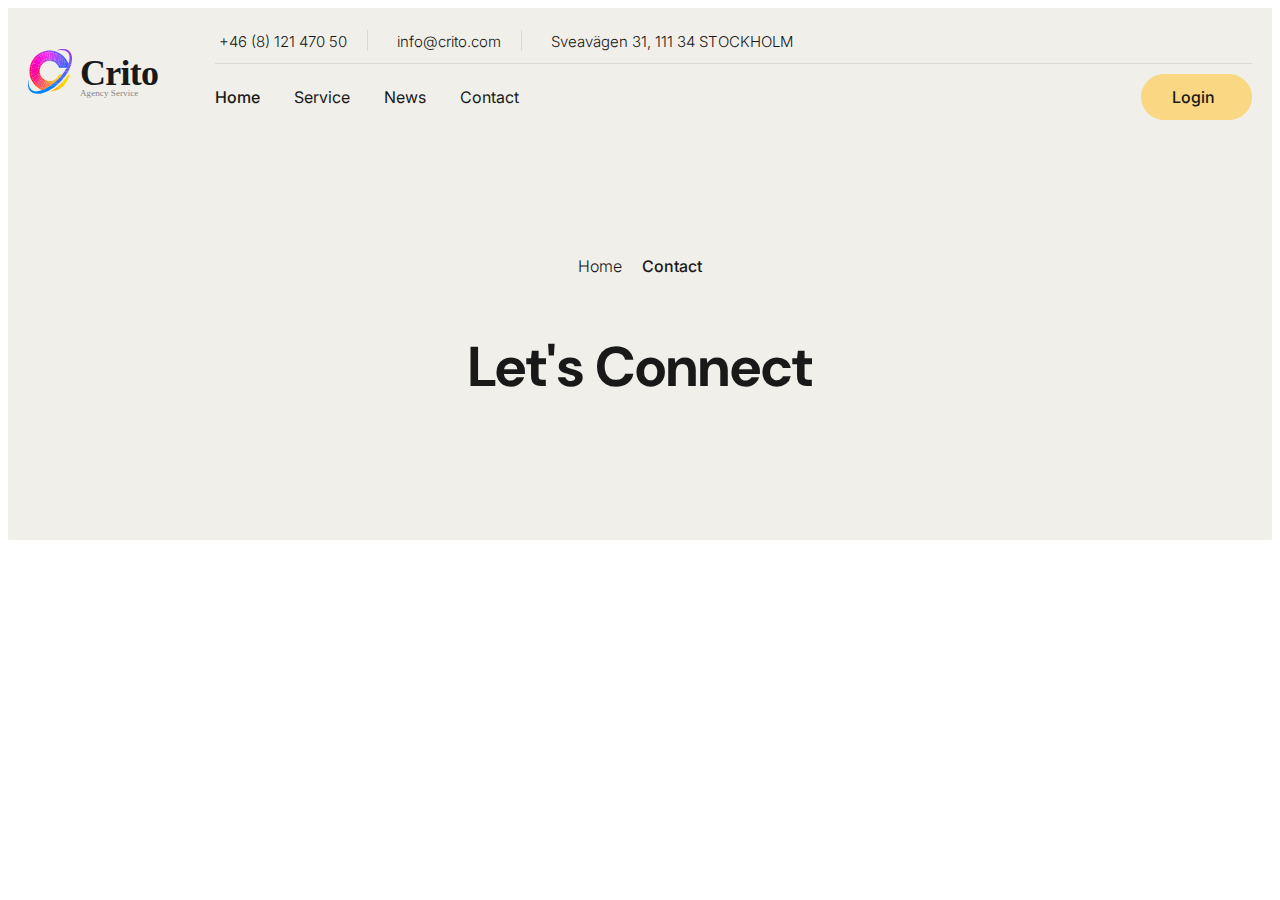
==== contact.html @ 94669340 "contact" ====
<!DOCTYPE html>
<html lang="sv-se">
<head>
    <meta charset="UTF-8">
    <title></title>
    <meta name="viewport" content="width=device-width, initial-scale=1.0">
    <link href="https://cdn.jsdelivr.net/npm/bootstrap@5.3.1/dist/css/bootstrap.min.css" rel="stylesheet" integrity="sha384-4bw+/aepP/YC94hEpVNVgiZdgIC5+VKNBQNGCHeKRQN+PtmoHDEXuppvnDJzQIu9" crossorigin="anonymous">
    <link rel="stylesheet" href="https://cdnjs.cloudflare.com/ajax/libs/font-awesome/6.4.2/css/all.min.css" integrity="sha512-z3gLpd7yknf1YoNbCzqRKc4qyor8gaKU1qmn+CShxbuBusANI9QpRohGBreCFkKxLhei6S9CQXFEbbKuqLg0DA==" crossorigin="anonymous" referrerpolicy="no-referrer" />
    <link rel="stylesheet" href="/css/style.css">
</head>
<body>


    <header>
        <div class="container">
            <a href="index.html"><img src="images/Logo.svg" alt="Crito logo"></a>
            <i class="bars fa-solid fa-bars"></i>
            <div class="topmenu">
                <div class="topinfo">
                        <div class="contactinfo">
                        <div class="cinfo-box">
                            <i class="fa-solid fa-phone-volume"></i>
                            +46 (8) 121 470 50
                        </div>
                        <div class="cinfo-box">
                            <i class="fa-regular fa-envelope"></i>
                            info@crito.com
                        </div>
                        <div class="cinfo-box last">
                            <i class="fa-solid fa-location-dot"></i>
                            Sveavägen 31, 111 34 STOCKHOLM
                    </div>
                </div>
                <div class="social-media">
                    <a href="#" target="_blank"><i class="fa-brands fa-facebook"></i></a>
                    <a href="#" target="_blank"><i class="fa-brands fa-twitter"></i></a>
                    <a href="#" target="_blank"><i class="fa-brands fa-instagram"></i></a>
                    <a href="#" target="_blank"><i class="fa-brands fa-linkedin"></i></a>
                    
                </div>
            </div>
            <div class="main-menu">
                <nav>
                    <a class="active" href="index.html">Home</a>
                    <a href="services.html">Service</a>
                    <a href="news.html">News</a>
                    <a href="contact.html">Contact</a>
                </nav>
                <a class="btn-yellow" href="login.html">Login <i class="fa-solid fa-arrow-right-long"></i></a>

            </div>
            </div>
        </div>



    </header>

    <main>
        <section class="contactscreen">
            <div class="container">
                <div class="center-content">
                    <p class="titlehome">Home</p>
                    <p class="titlecontact">Contact</p>
                </div>
                <div class="center-content">
                    <h1>Let's Connect</h1>
                </div>
            </div>
        </section>

    </main>

</body>
---- css/style.css ----
@import url("https://fonts.googleapis.com/css2?family=Inter:wght@300;400;500;700;900&display=swap");
@import url("https://fonts.googleapis.com/css2?family=DM+Sans:opsz,wght@9..40,300;9..40,400;9..40,500;9..40,600;9..40,700;9..40,900&display=swap");
html, body {
  color: #191919;
  font-size: 16px;
  font-family: "Inter", sans-serif;
  font-weight: 400;
}

.btn-yellow {
  background-color: #F9D783;
  border: 1px solid #F9D783;
  color: #191919;
  text-decoration: none;
  padding: 12px 30px;
  font-weight: 500;
  font-size: 16px;
  border-radius: 25px;
}
.btn-yellow i {
  margin-left: 6px;
  font-size: 0.9em;
}
.btn-yellow:hover {
  background-color: #ffcb52;
  border: 1px solid #ffcb52;
}

.btn-black {
  background-color: #191919;
  border: 1px solid #191919;
  color: #FFFFFF;
  text-decoration: none;
  padding: 12px 30px;
  font-weight: 500;
  font-size: 16px;
  border-radius: 25px;
}
.btn-black i {
  margin-left: 6px;
  font-size: 0.9em;
}
.btn-black:hover {
  background-color: #FFFFFF;
  border: 1px solid #191919;
  color: #191919;
}

.btn-transparent {
  background-color: transparent;
  border: 1px solid #191919;
  color: #191919;
  text-decoration: none;
  padding: 12px 30px;
  font-weight: 500;
  font-size: 16px;
  border-radius: 25px;
}
.btn-transparent i {
  margin-left: 6px;
  font-size: 0.9em;
}
.btn-transparent:hover {
  background-color: #191919;
  border: 1px solid #191919;
  color: #F0EFE9;
}

.section-title {
  padding-top: 70px;
  padding-bottom: 40px;
}
@media (min-width: 768px) {
  .section-title {
    padding-top: 120px;
    padding-bottom: 90px;
  }
}
.section-title p {
  color: #F94D1C;
  margin-bottom: 10px;
}
.section-title h2 {
  color: #191919;
  font-family: "DM Sans", sans-serif;
  font-weight: 700;
  font-size: 45px;
}

.center-content {
  display: flex;
  justify-content: center;
  align-items: center;
}

header {
  background-color: #F0EFE9;
  padding: 20px;
}
header .container {
  display: flex;
  gap: 50px;
  align-items: center;
  justify-content: space-between;
}
header .container .bars {
  font-size: 25px;
}
@media (min-width: 992px) {
  header .container .bars {
    display: none;
  }
}
header .container .topmenu {
  display: none;
  flex: 1;
}
@media (min-width: 992px) {
  header .container .topmenu {
    display: block;
  }
  header .container .topmenu .topinfo {
    display: flex;
    justify-content: flex-end;
    align-items: center;
    padding-bottom: 10px;
    border-bottom: 1px solid #DAD9D3;
  }
}
@media (min-width: 992px) and (min-width: 1200px) {
  header .container .topmenu .topinfo {
    justify-content: space-between;
  }
}
@media (min-width: 992px) {
  header .container .topmenu .topinfo .contactinfo {
    display: none;
    align-items: center;
  }
}
@media (min-width: 992px) and (min-width: 1200px) {
  header .container .topmenu .topinfo .contactinfo {
    display: flex;
  }
}
@media (min-width: 992px) {
  header .container .topmenu .topinfo .contactinfo .cinfo-box {
    padding-right: 20px;
    margin-right: 25px;
    border-right: 1px solid #DAD9D3;
    font-size: 15px;
    font-family: "Inter", sans-serif;
    font-weight: 300;
  }
  header .container .topmenu .topinfo .contactinfo .cinfo-box i {
    margin-right: 4px;
    font-size: 1.2em;
  }
  header .container .topmenu .topinfo .contactinfo .cinfo-box.last {
    border: none;
  }
  header .container .topmenu .topinfo .social-media a {
    color: #191919;
    font-size: 1.3rem;
    margin-left: 10px;
  }
  header .container .topmenu .topinfo .social-media a:hover {
    color: #7c7c7c;
  }
  header .container .topmenu .main-menu {
    display: flex;
    justify-content: space-between;
    align-items: center;
    padding-top: 10px;
  }
  header .container .topmenu .main-menu nav a {
    color: #191919;
    text-decoration: none;
    margin-right: 30px;
  }
  header .container .topmenu .main-menu nav a.active {
    font-weight: 500;
  }
  header .container .topmenu .main-menu nav a:hover {
    text-decoration: underline;
  }
}

.showcase {
  background-color: #F0EFE9;
  position: relative;
  z-index: 0;
}
.showcase .background-lines-1 {
  position: absolute;
  bottom: 0;
  left: 0;
  z-index: -1;
}
.showcase .container {
  display: flex;
  justify-content: space-between;
  align-items: center;
}
.showcase .container .content {
  padding-top: 40px;
  padding-bottom: 40px;
  text-align: center;
}
@media (min-width: 1200px) {
  .showcase .container .content {
    text-align: left;
  }
}
.showcase .container .content h1 {
  font-family: "DM Sans", sans-serif;
  font-weight: 700;
  font-size: 40px;
}
@media (min-width: 768px) {
  .showcase .container .content h1 {
    font-size: 70px;
  }
}
@media (min-width: 1400px) {
  .showcase .container .content h1 {
    font-size: 86px;
  }
}
.showcase .container .content p {
  font-size: 18px;
  padding-top: 20px;
  padding-bottom: 35px;
  padding-left: 10px;
  padding-right: 10px;
}
@media (min-width: 768px) {
  .showcase .container .content p {
    font-size: 20px;
    padding-left: 0px;
    padding-right: 0px;
  }
}
.showcase .container .content a {
  margin-right: 0px;
  padding-top: 15px;
  padding-bottom: 15px;
  display: block;
  margin-bottom: 10px;
}
@media (min-width: 768px) {
  .showcase .container .content a {
    margin-right: 10px;
    display: inline-block;
  }
}
.showcase .container img {
  display: none;
  margin-right: -50px;
}
@media (min-width: 1200px) {
  .showcase .container img {
    display: block;
  }
}

.companylogos {
  align-items: center;
}
.companylogos .container {
  display: none;
  justify-content: space-between;
}
@media (min-width: 768px) {
  .companylogos .container {
    padding-top: 36px;
    padding-bottom: 36px;
    display: block;
  }
}
@media (min-width: 1200px) {
  .companylogos .container {
    padding-top: 72px;
    padding-bottom: 72px;
    display: flex;
  }
}

.features .container {
  border: 1px solid #DAD9D3;
  padding: 20px;
  padding-top: 40px;
}
@media (min-width: 1200px) {
  .features .container {
    padding: 100px;
  }
}
.features .container .feature-grid {
  display: grid;
  grid-template-columns: 1fr 1fr;
  gap: 50px;
  grid-template-areas: "text text" "text text";
}
@media (min-width: 1200px) {
  .features .container .feature-grid {
    grid-template-columns: 1fr 1fr 1fr 1fr;
  }
}
.features .container .feature-grid .section-title {
  grid-area: text;
  padding-top: 0px;
  padding-right: 0px;
  text-align: center;
  justify-content: center;
}
.features .container .feature-grid .section-title h2 {
  font-size: 34px;
}
@media (min-width: 1200px) {
  .features .container .feature-grid .section-title {
    text-align: left;
    padding-right: 80px;
  }
  .features .container .feature-grid .section-title h2 {
    font-size: 45px;
  }
}
.features .container .feature-grid .section-title div {
  display: flex;
  margin-top: 40px;
  justify-content: center;
}
.features .container .feature-grid .section-title div .btn-yellow {
  padding: 12px 40px;
}
@media (min-width: 1200px) {
  .features .container .feature-grid .section-title div .btn-yellow {
    padding: 12px 120px;
  }
}
.features .container .feature-grid article i {
  font-size: 30px;
  margin-bottom: 15px;
}

.about-company {
  position: relative;
  z-index: 0;
}
.about-company .container {
  margin-top: 120px;
  display: block;
}
.about-company .container .background-lines-2 {
  display: none;
  position: absolute;
  z-index: 2;
  top: 35px;
  left: auto;
}
@media (min-width: 768px) {
  .about-company .container .background-lines-2 {
    display: block;
  }
}
@media (min-width: 1920px) {
  .about-company .container .background-lines-2 {
    left: 325px;
  }
}
@media (min-width: 1200px) {
  .about-company .container {
    display: flex;
  }
}
.about-company .container .about .about-image {
  display: none;
  margin-left: 55px;
  z-index: 1;
}
@media (min-width: 768px) {
  .about-company .container .about .about-image {
    display: block;
  }
}
.about-company .container .about .blue-card {
  display: none;
  background-color: #BEEBFF;
  width: 368px;
  height: 180px;
  padding: 38px 24px;
  position: absolute;
  z-index: 3;
  bottom: 40px;
}
@media (min-width: 1200px) {
  .about-company .container .about .blue-card {
    display: block;
  }
}
.about-company .container .about .blue-card .name-text {
  display: inline;
  color: #191919;
  font-family: "DM Sans", sans-serif;
  font-weight: 700;
  font-size: 20px;
}
.about-company .container .about .blue-card .red-text {
  display: inline;
  color: #F94D1C;
  font-family: "DM Sans", sans-serif;
  font-weight: 700;
  font-size: 16px;
}
.about-company .container .about .blue-card p {
  margin-top: 20px;
}
.about-company .container .about-information {
  padding-left: 0px;
  padding-top: 25px;
}
@media (min-width: 1200px) {
  .about-company .container .about-information {
    padding-left: 190px;
    padding-top: 0px;
  }
}
.about-company .container .about-information .section-title {
  padding-top: 0px;
}
.about-company .container .about-information .info-text {
  padding-top: 20px;
  padding-right: 0px;
  color: #5e5e5e;
}
.about-company .container .about-information .buttonsparent div {
  padding-top: 50px;
  display: flex;
  align-items: center;
}
.about-company .container .about-information .buttonsparent div .btn-transparent {
  padding: 12px 17px;
  font-size: 16px;
  margin-left: 24px;
}
.about-company .container .about-information .buttonsparent div .btn-transparent i {
  margin-left: 3px;
}
.about-company .container .about-information .buttonsparent div p {
  margin-left: 16px;
  margin-top: 16px;
  font-weight: 500;
  font-family: "Inter", sans-serif;
}

.our-services {
  background-color: #F0EFE9;
  margin-top: 120px;
  padding-bottom: 215px;
  position: relative;
}
.our-services .background-lines-4 {
  position: absolute;
  bottom: 0;
  right: 0;
}
.our-services .container .section-title {
  width: 560px;
}
.our-services .container .section-title h2 {
  width: 300px;
}
@media (min-width: 768px) {
  .our-services .container .section-title h2 {
    width: auto;
  }
}
.our-services .container .services {
  display: block;
  gap: 30px;
}
@media (min-width: 1200px) {
  .our-services .container .services {
    display: flex;
  }
}
.our-services .container .services div {
  background-color: #FFFFFF;
  padding: 20px 30px;
  padding-right: 15px;
  margin-bottom: 30px;
}
.our-services .container .services div:hover {
  background-color: #F9D783;
}
.our-services .container .services div .topborder {
  border-bottom: 2px solid #191919;
  width: 40px;
  background-color: transparent;
}
.our-services .container .services div h3 {
  font-family: "DM Sans", sans-serif;
  font-size: 22px;
  font-weight: 700;
  margin-bottom: 16px;
  margin-top: 40px;
}
.our-services .container .services div p {
  margin-bottom: 26px;
}
.our-services .container .services div .circlebutton {
  display: flex;
  justify-content: right;
  background-color: transparent;
}
.our-services .container .services div .circlebutton .btn-black {
  padding: 14px 20px;
  font-size: 18px;
  border-radius: 50px;
  justify-content: right;
}
.our-services .container .services div .circlebutton .btn-black i {
  margin-left: 0px;
}
.our-services .container .browse-services {
  display: flex;
  justify-content: center;
  margin-top: 20px;
}

.why-choose-us {
  position: relative;
  z-index: 1;
}
.why-choose-us .backgroundblock {
  display: none;
  position: absolute;
  background-color: #F0EFE9;
  width: 1057px;
  height: 425px;
  z-index: -1;
  right: 0;
  top: 265px;
}
@media (min-width: 1200px) {
  .why-choose-us .backgroundblock {
    display: block;
  }
}
.why-choose-us .container .titleparent {
  display: flex;
  justify-content: space-between;
}
.why-choose-us .container .titleparent .section-title {
  width: 400px;
  padding-bottom: 40px;
}
.why-choose-us .container .sectionparent {
  display: flex;
  justify-content: space-between;
}
.why-choose-us .container .sectionparent .choose-us div {
  display: flex;
}
.why-choose-us .container .sectionparent .choose-us div h3 {
  font-family: "DM Sans", sans-serif;
  font-size: 22px;
  font-weight: 700;
}
.why-choose-us .container .sectionparent .choose-us div i {
  padding: 7px;
  margin-right: 20px;
  font-size: 30px;
  border: 2px solid #e7e7e7;
  border-radius: 50px;
}
.why-choose-us .container .sectionparent .choose-us p {
  margin-left: 70px;
  padding-bottom: 40px;
}
.why-choose-us .container .sectionparent .choose-us-img {
  display: none;
  margin-top: -278px;
}
@media (min-width: 1200px) {
  .why-choose-us .container .sectionparent .choose-us-img {
    display: block;
  }
}

.project-and-case .container .section-title {
  text-align: center;
}
.project-and-case .container .project-and-cases {
  display: grid;
  grid-template-columns: 1fr;
  gap: 30px;
}
@media (min-width: 768px) {
  .project-and-case .container .project-and-cases {
    grid-template-columns: 1fr 1fr;
  }
}
.project-and-case .container .project-and-cases article {
  display: grid;
  grid-template-columns: 1fr;
  grid-template-rows: auto 1fr auto;
}
.project-and-case .container .project-and-cases article img {
  width: 100%;
}
.project-and-case .container .project-and-cases article h3 {
  font-family: "DM Sans", sans-serif;
  font-weight: 700;
  font-size: 22px;
  padding-top: 35px;
  padding-bottom: 16px;
  border-bottom: 1px solid #DAD9D3;
}
.project-and-case .container .project-and-cases article a {
  padding: 15px;
  display: block;
  text-align: right;
  color: #191919;
  font-size: 14px;
  font-weight: 500;
  text-decoration: none;
}
.project-and-case .container .project-and-cases article a i {
  margin-left: 3px;
}
.project-and-case .container .project-and-cases article a:hover {
  text-decoration: underline;
}
.project-and-case .container .center-content {
  margin-top: 50px;
  margin-bottom: 90px;
}

.meet-our-team {
  background-color: #F0D082;
  padding-bottom: 120px;
}
.meet-our-team .container .meet-team .section-title .teambutton {
  display: block;
  justify-content: space-between;
  align-items: center;
}
@media (min-width: 1000px) {
  .meet-our-team .container .meet-team .section-title .teambutton {
    display: flex;
  }
}
.meet-our-team .container .meet-team .section-title .teambutton .btn-yellow {
  border: 1px solid black;
}
.meet-our-team .container .meet-team .teampictures {
  display: inline-block;
  gap: 30px;
}
@media (min-width: 1000px) {
  .meet-our-team .container .meet-team .teampictures {
    display: flex;
  }
}
.meet-our-team .container .meet-team .teampictures div img {
  width: 100%;
}
.meet-our-team .container .meet-team .teampictures div h3 {
  margin-top: 20px;
  font-family: "DM Sans", sans-serif;
  font-weight: 700;
  font-size: 22px;
}
.meet-our-team .container .meet-team .teampictures div p {
  font-weight: 500;
}
.meet-our-team .container .meet-team .team-select {
  display: flex;
  justify-content: center;
  gap: 16px;
  margin-top: 50px;
  padding-bottom: 70px;
  color: #c3ab70;
}
.meet-our-team .container .client-testimony {
  background-color: #FFFFFF;
}
.meet-our-team .container .client-testimony .section-title {
  display: flex;
  justify-content: center;
  align-items: center;
  text-align: center;
}
.meet-our-team .container .client-testimony .client-reviews {
  display: block;
  gap: 100px;
  margin-left: 50px;
  margin-right: 50px;
}
@media (min-width: 1000px) {
  .meet-our-team .container .client-testimony .client-reviews {
    display: flex;
  }
}
.meet-our-team .container .client-testimony .client-reviews .review {
  margin-bottom: 20px;
}
.meet-our-team .container .client-testimony .client-reviews .review i {
  color: #F94D1C;
  margin-bottom: 20px;
}
.meet-our-team .container .client-testimony .client-reviews .review p {
  margin-bottom: 25px;
}
.meet-our-team .container .client-testimony .client-reviews .review .review-name {
  display: flex;
}
.meet-our-team .container .client-testimony .client-reviews .review .review-name img {
  margin-right: 10px;
}
.meet-our-team .container .client-testimony .client-reviews .review .review-name h3 {
  font-family: "DM Sans", sans-serif;
  font-weight: 700;
  font-size: 22px;
}
.meet-our-team .container .client-testimony .client-reviews .review .review-name p {
  color: #F94D1C;
}
.meet-our-team .container .client-testimony .reviewbutton {
  display: flex;
  justify-content: center;
  padding-top: 80px;
  padding-bottom: 100px;
}

.article-and-news .container .news-grid .section-title {
  padding-bottom: 35px;
  display: grid;
  grid-template-areas: "sectiontitletop sectiontitletop sectiontitletop" "sectiontitle sectiontitle articlebutton" "mobilearticlebutton mobilearticlebutton mobilearticlebutton";
  align-items: center;
}
.article-and-news .container .news-grid .section-title p {
  grid-area: sectiontitletop;
}
.article-and-news .container .news-grid .news-button {
  grid-area: mobilearticlebutton;
  padding-top: 15px;
}
@media (min-width: 1200px) {
  .article-and-news .container .news-grid .news-button {
    grid-area: articlebutton;
    display: flex;
    justify-content: right;
    margin-right: -20px;
  }
}
.article-and-news .container .news-grid .news-button .btn-transparent {
  padding: 18px;
  padding-right: 30px;
  padding-left: 30px;
}
@media (min-width: 1200px) {
  .article-and-news .container .article-news {
    display: grid;
    grid-template-columns: 1fr 1fr 1fr;
    grid-template-rows: auto 1fr auto;
    gap: 30px;
  }
}
.article-and-news .container .article-news img {
  width: 100%;
}
@media (min-width: 768px) {
  .article-and-news .container .article-news img {
    width: 75%;
  }
}
@media (min-width: 1200px) {
  .article-and-news .container .article-news img {
    width: 100%;
  }
}
.article-and-news .container .article-news article {
  padding-top: 10px;
  padding-bottom: 30px;
}
.article-and-news .container .article-news article p {
  padding-top: 12px;
}
.article-and-news .container .article-news article a {
  text-decoration: none;
  color: #191919;
}
.article-and-news .container .article-news article h3 {
  font-weight: 700;
  font-size: 22px;
}
.article-and-news .container .article-news article h3:hover {
  text-decoration: underline;
}
.article-and-news .articles-select {
  display: flex;
  justify-content: center;
  gap: 20px;
  padding-bottom: 100px;
  color: #DAD9D3;
}

.news-updates-signup {
  background-color: #F0EFE9;
  padding-top: 105px;
  padding-bottom: 105px;
  position: relative;
  z-index: 0;
}
.news-updates-signup .background-lines-3 {
  position: absolute;
  bottom: 50px;
  right: 0;
  z-index: -1;
}
@media (min-width: 1200px) {
  .news-updates-signup .container .news-updates {
    display: flex;
    justify-content: center;
    align-items: center;
    text-align: center;
  }
}
.news-updates-signup .container .news-updates h2 {
  color: #191919;
  font-family: "DM Sans", sans-serif;
  font-weight: 700;
  font-size: 30px;
  margin-right: auto;
}
@media (min-width: 768px) {
  .news-updates-signup .container .news-updates h2 {
    font-size: 45px;
  }
}
.news-updates-signup .container .news-updates form input {
  padding: 12px 30px;
  border-radius: 25px;
  border: none;
  margin-bottom: 30px;
}
@media (min-width: 768px) {
  .news-updates-signup .container .news-updates form input {
    margin-bottom: 0px;
  }
}
.news-updates-signup .container .news-updates form input .btn-yellow {
  padding: 12px 30px;
  border: none;
}

footer {
  background-color: #0E1021;
  color: #F0EFE9;
  padding-top: 115px;
  position: relative;
  z-index: 0;
}
footer .background-lines-5 {
  display: none;
  position: absolute;
  z-index: 1;
  bottom: 61px;
  right: 0;
}
@media (min-width: 768px) {
  footer .background-lines-5 {
    display: block;
  }
}
footer .container .footerinfo {
  display: block;
  justify-content: space-between;
  padding-bottom: 75px;
  gap: 20px;
}
@media (min-width: 768px) {
  footer .container .footerinfo {
    display: flex;
  }
}
footer .container .footerinfo .critofooter {
  margin-right: 100px;
  width: 350px;
}
footer .container .footerinfo .critofooter p {
  margin-top: 25px;
}
footer .container .footerinfo div {
  width: 170px;
}
footer .container .footerinfo div h3 {
  font-family: "DM Sans", sans-serif;
  font-weight: 700;
  padding-bottom: 16px;
  font-size: 22px;
}
footer .container .footerinfo div a {
  text-decoration: none;
  color: #F0EFE9;
}
footer .container .footerinfo div a:hover {
  text-decoration: underline;
}
footer .container .footerbottom {
  display: flex;
  justify-content: space-between;
  margin-top: 20px;
}
footer .container .footerbottom .social-media a {
  padding-left: 20px;
  color: #F0EFE9;
}
footer .container .footerbottom .social-media a:hover {
  color: #7c7c7c;
}
footer .footerborder {
  border-top: 1px solid #3e404d;
}

.contactscreen {
  background-color: #F0EFE9;
  padding: 100px;
}
.contactscreen .container div {
  display: flex;
}
.contactscreen .container div .titlehome {
  margin-right: 20px;
  font-weight: 300;
}
.contactscreen .container div .titlecontact {
  font-weight: 500;
}
.contactscreen .container div h1 {
  font-size: 56px;
  font-family: "DM Sans", sans-serif;
  font-weight: 700;
}
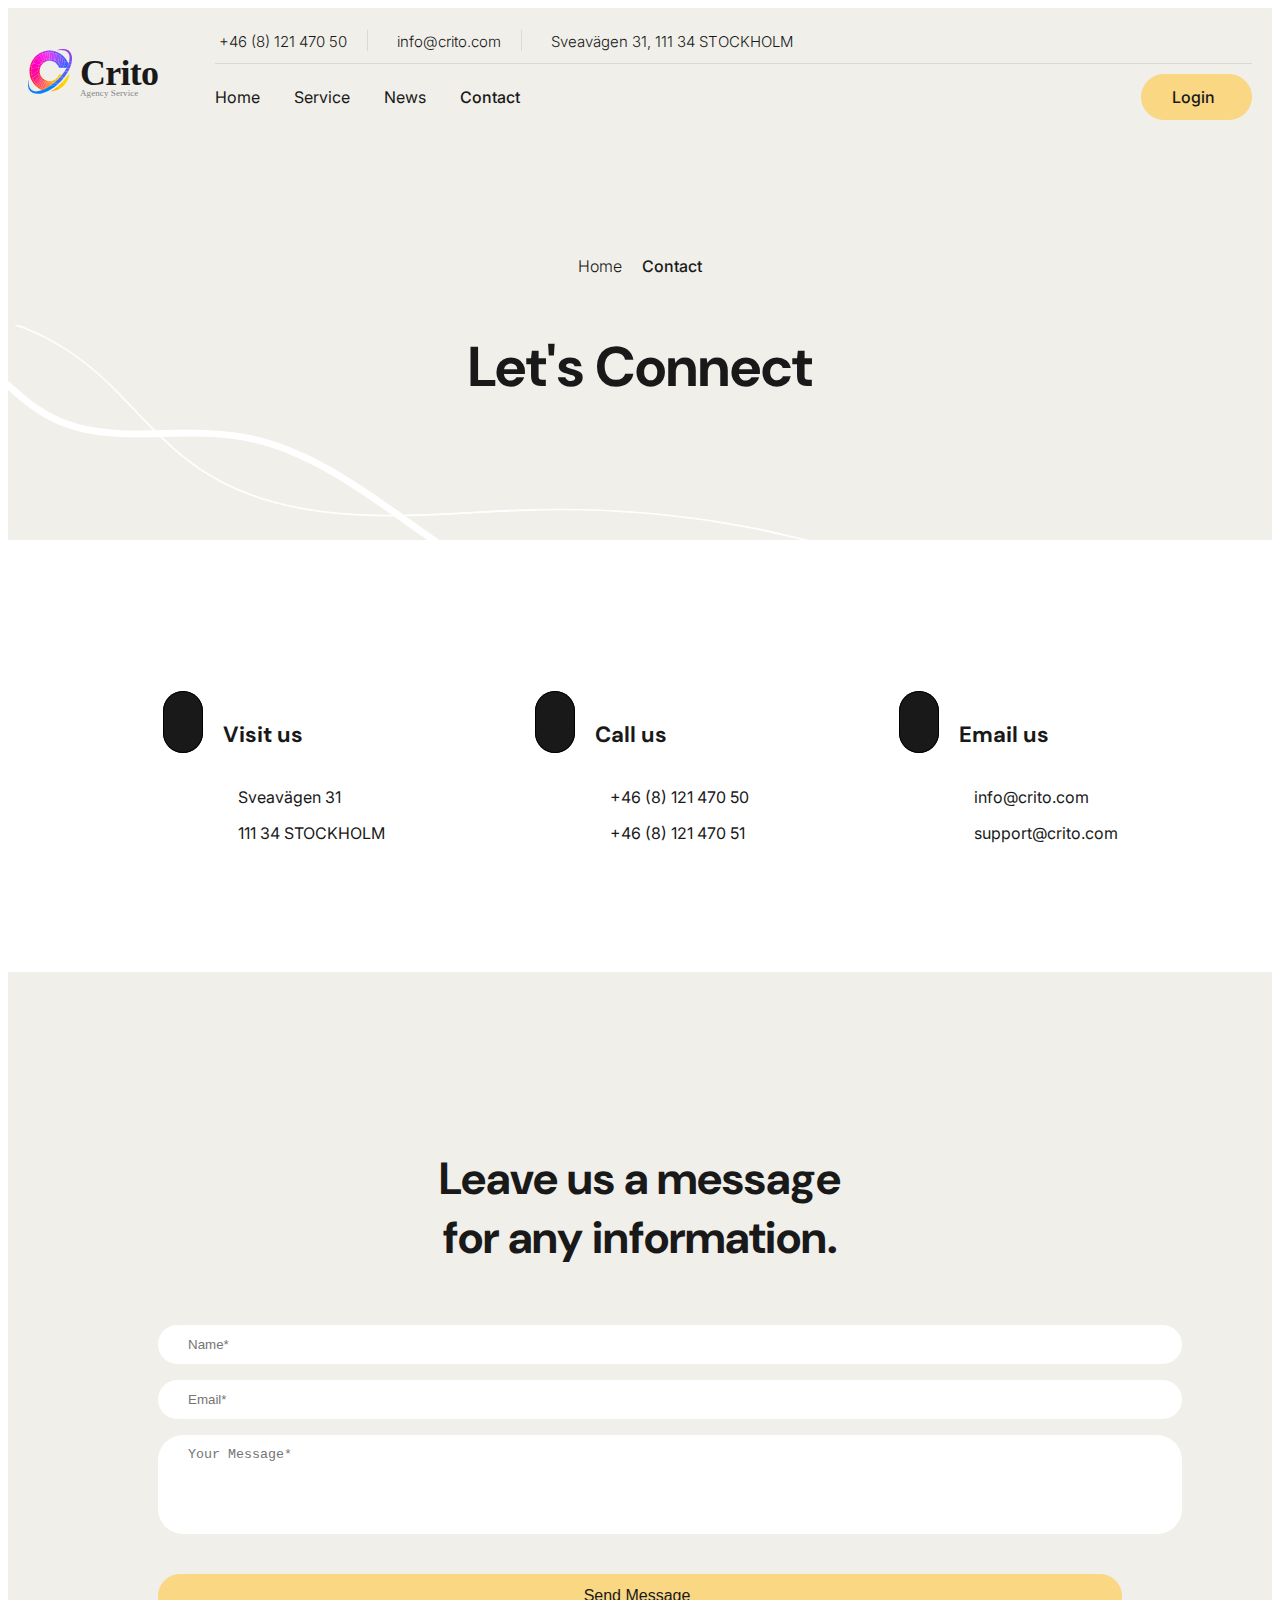
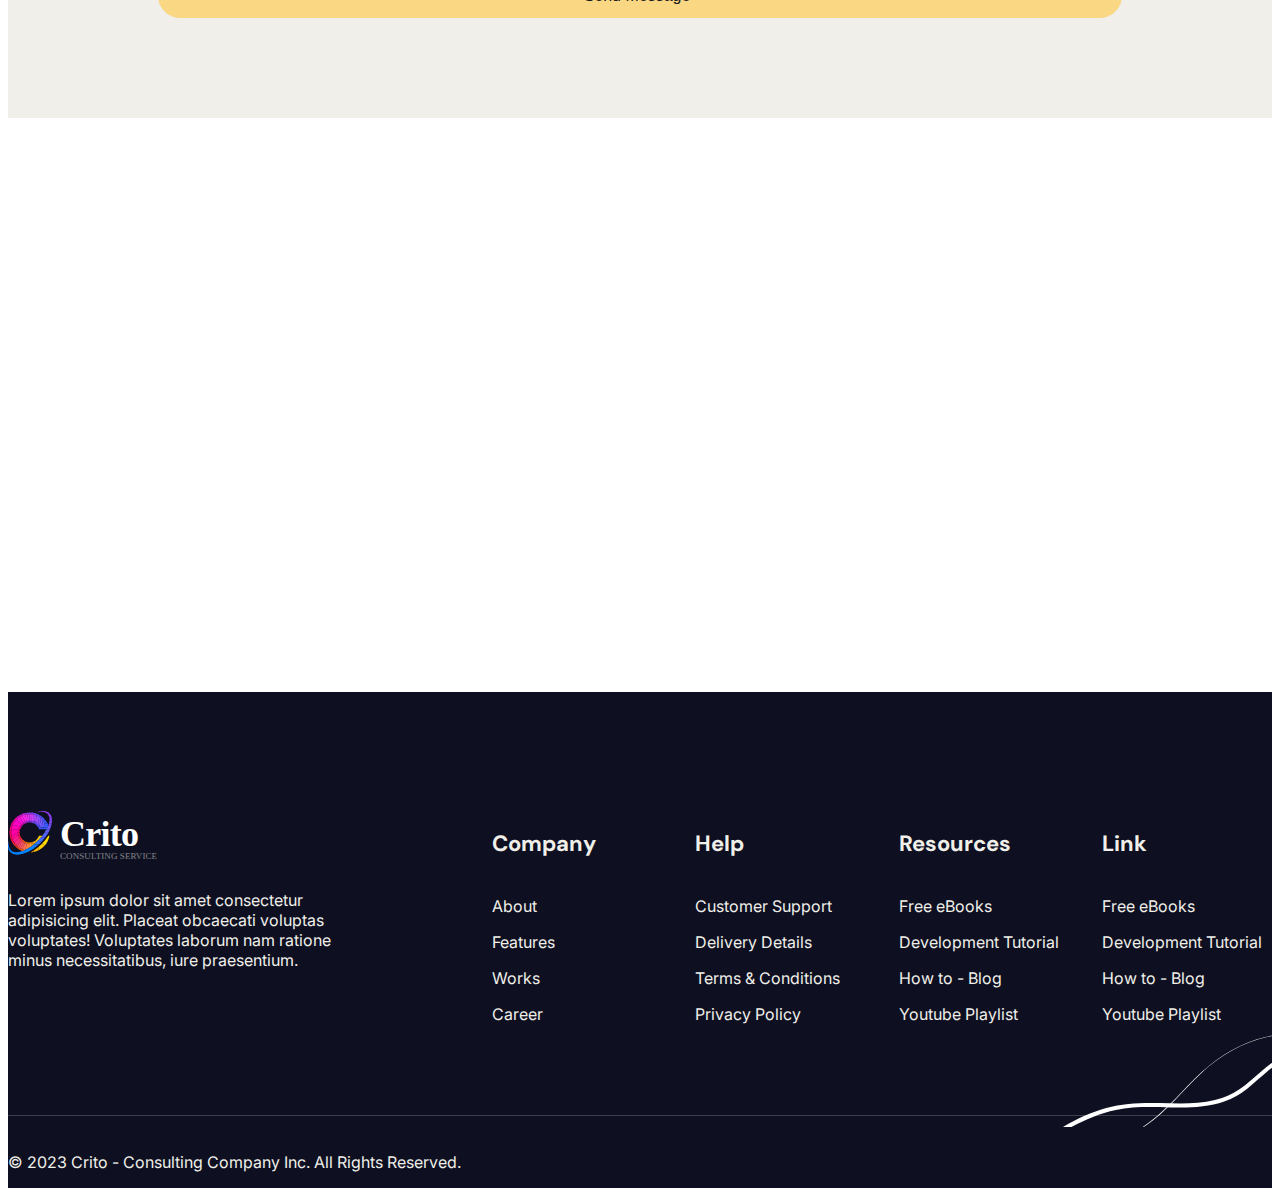
==== commit 49734716: "contact complete" ====
--- a/contact.html
+++ b/contact.html
@@ -41,10 +41,10 @@
             </div>
             <div class="main-menu">
                 <nav>
-                    <a class="active" href="index.html">Home</a>
+                    <a href="index.html">Home</a>
                     <a href="services.html">Service</a>
                     <a href="news.html">News</a>
-                    <a href="contact.html">Contact</a>
+                    <a class="active" href="contact.html">Contact</a>
                 </nav>
                 <a class="btn-yellow" href="login.html">Login <i class="fa-solid fa-arrow-right-long"></i></a>
 
@@ -57,7 +57,10 @@
     </header>
 
     <main>
-        <section class="contactscreen">
+
+        <!-- contact title -->
+        <section class="contacttitle">
+            <img class="background-lines-6" src="images/backgroundlines6.svg" alt="">
             <div class="container">
                 <div class="center-content">
                     <p class="titlehome">Home</p>
@@ -69,6 +72,137 @@
             </div>
         </section>
 
+        <!-- contact cards -->
+        <section class="contactcards">
+            <div class="container">
+                <div class="cardparent">
+                    <div class="card">
+                        <div class="cardicon">
+                            <div>
+                                <i class="fa-solid fa-location-dot"></i>
+                            </div>
+                            <h3>Visit us</h3>
+                        </div>
+                        <div class="cardinfo">
+                            <p>Sveavägen 31</p>
+                            <p>111 34 STOCKHOLM</p>
+                        </div>
+                    </div>
+                    <div class="card">
+                        <div class="cardicon">
+                            <div>
+                                <i class="fa-solid fa-phone"></i>
+                            </div>
+                            <h3>Call us</h3>
+                        </div>
+                        <div class="cardinfo">
+                            <p>+46 (8) 121 470 50</p>
+                            <p>+46 (8) 121 470 51</p>
+                        </div>
+                    </div>
+                    <div class="card">
+                        <div class="cardicon">
+                            <div>
+                                <i class="fa-solid fa-envelope"></i>
+                            </div>
+                            <h3>Email us</h3>
+                        </div>
+                        <div class="cardinfo">
+                            <p>info@crito.com</p>
+                            <p>support@crito.com</p>
+                        </div>
+                    </div>
+                </div>
+            </div>
+        </section>
+
+        <!-- contact form -->
+        <section class="contactform">
+            <div class="container">
+                <div class="formtitle">
+                    <h2>Leave us a message for any information.</h2>
+                </div>
+                <div class="contactmessage">
+                    <form method="post">
+                        <div>
+                            <input type="text" name="name" id="name" placeholder="Name*">
+                        </div>
+                        <div>
+                            <input type="text" name="email" id="email" placeholder="Email*">
+                        </div>
+                        <div>
+                            <textarea name="message" id="message" cols="80" rows="5" placeholder="Your Message*"></textarea>
+                        </div>
+                        <button type="submit" class="btn-yellow" href="messages.html">Send Message <i class="fa-solid fa-arrow-right-long"></i></button>
+                    </form>
+                </div>
+            </div>
+        </section>
+
+        <!-- map location -->
+        <section class="contactmap">
+            <iframe src="https://www.google.com/maps/embed?pb=!1m18!1m12!1m3!1d4840.095506662896!2d18.053415526706626!3d59.33279694936276!2m3!1f0!2f0!3f0!3m2!1i1024!2i768!4f13.1!3m3!1m2!1s0x465f77e001d880a3%3A0x2c29d3c569e23670!2sNorrmalm%2C%20Stockholm!5e0!3m2!1ssv!2sse!4v1695727510137!5m2!1ssv!2sse" width="600" height="450" style="border:0;" allowfullscreen="" loading="lazy" referrerpolicy="no-referrer-when-downgrade"></iframe>
+        </section>
+
     </main>
 
+    <footer>
+        <img class="background-lines-5" src="images/backgroundlines5.svg" alt="">
+        <div class="container">
+            <div class="footerinfo">
+                <div class="critofooter">
+                    <a href="index.html"><img src="images/Logowhite.svg" alt="Crito logo"></a>
+                    <p>Lorem ipsum dolor sit amet consectetur adipisicing elit. Placeat obcaecati voluptas voluptates! Voluptates laborum nam ratione minus necessitatibus, iure praesentium.</p>
+                </div>
+                <div>
+                    <h3>Company</h3>
+                    <a href="about.html"><p>About</p></a>
+                    <a href="features.html"><p>Features</p></a>
+                    <a href="works.html"><p>Works</p></a>
+                    <a href="career.html"><p>Career</p></a>
+                </div>
+                <div>
+                    <h3>Help</h3>
+                    <a href="support.html"><p>Customer Support</p></a>
+                    <a href="delivery.html"><p>Delivery Details</p></a>
+                    <a href="terms.html"><p>Terms & Conditions</p></a>
+                    <a href="policy.html"><p>Privacy Policy</p></a>
+                </div>
+                <div>
+                    <h3>Resources</h3>
+                    <a href="ebooks.html"><p>Free eBooks</p></a>
+                    <a href="development"><p>Development Tutorial</p></a>
+                    <a href="blog.html"><p>How to - Blog</p></a>
+                    <a href="playlist.html"><p>Youtube Playlist</p></a>
+                </div>
+                <div>
+                    <h3>Link</h3>
+                    <a href="ebooks.html"><p>Free eBooks</p></a>
+                    <a href="development"><p>Development Tutorial</p></a>
+                    <a href="blog.html"><p>How to - Blog</p></a>
+                    <a href="playlist.html"><p>Youtube Playlist</p></a>
+                </div>
+
+            </div>
+        </div>
+
+        <div class="footerborder"></div>
+
+        <div class="container">
+            <div class="footerbottom">
+                <div>
+                    <p>© 2023 Crito - Consulting Company Inc. All Rights Reserved.</p>
+                </div>
+                <div class="social-media">
+                    <a href="#" target="_blank"><i class="fa-brands fa-facebook"></i></a>
+                    <a href="#" target="_blank"><i class="fa-brands fa-twitter"></i></a>
+                    <a href="#" target="_blank"><i class="fa-brands fa-instagram"></i></a>
+                    <a href="#" target="_blank"><i class="fa-brands fa-linkedin"></i></a>
+                    
+                </div>
+            </div>
+        </div>
+
+    </footer>
+
 </body>--- a/css/style.css
+++ b/css/style.css
@@ -926,22 +926,127 @@
   border-top: 1px solid #3e404d;
 }
 
-.contactscreen {
+.contacttitle {
+  position: relative;
+  z-index: 0;
   background-color: #F0EFE9;
   padding: 100px;
 }
-.contactscreen .container div {
-  display: flex;
-}
-.contactscreen .container div .titlehome {
+.contacttitle .background-lines-6 {
+  position: absolute;
+  left: 0;
+  bottom: 0;
+  z-index: -1;
+}
+.contacttitle .container div {
+  display: flex;
+}
+.contacttitle .container div .titlehome {
   margin-right: 20px;
   font-weight: 300;
 }
-.contactscreen .container div .titlecontact {
+.contacttitle .container div .titlecontact {
   font-weight: 500;
 }
-.contactscreen .container div h1 {
+.contacttitle .container div h1 {
   font-size: 56px;
   font-family: "DM Sans", sans-serif;
   font-weight: 700;
+}
+
+.contactcards {
+  padding-top: 120px;
+  padding-bottom: 75px;
+}
+.contactcards .container .cardparent {
+  display: block;
+  justify-content: center;
+  align-items: center;
+  gap: 30px;
+}
+@media (min-width: 1200px) {
+  .contactcards .container .cardparent {
+    display: flex;
+  }
+}
+.contactcards .container .cardparent .card {
+  padding: 50px 60px;
+}
+.contactcards .container .cardparent .card .cardicon {
+  display: flex;
+}
+.contactcards .container .cardparent .card .cardicon h3 {
+  font-family: "DM Sans", sans-serif;
+  font-weight: 700;
+  font-size: 22px;
+  margin-top: 10px;
+  padding-left: 20px;
+}
+.contactcards .container .cardparent .card .cardicon i {
+  margin: 0px;
+  color: #FFFFFF;
+  background-color: #191919;
+  padding: 18px 19px;
+  border: 1px solid black;
+  border-radius: 100px;
+  font-size: 20px;
+}
+.contactcards .container .cardparent .card .cardinfo {
+  margin-left: 75px;
+}
+.contactcards .container .cardparent .card .cardinfo p {
+  margin-bottom: 4px;
+}
+
+.contactform .container {
+  background-color: #F0EFE9;
+  padding-top: 140px;
+  padding-bottom: 100px;
+}
+.contactform .container .formtitle {
+  display: flex;
+  justify-content: center;
+  text-align: center;
+  padding-bottom: 20px;
+}
+.contactform .container .formtitle h2 {
+  font-family: "DM Sans", sans-serif;
+  font-weight: 700;
+  font-size: 45px;
+  width: 440px;
+}
+.contactform .container .contactmessage {
+  padding: 0px 0px;
+}
+@media (min-width: 1000px) {
+  .contactform .container .contactmessage {
+    padding: 0px 150px;
+  }
+}
+.contactform .container .contactmessage form div {
+  margin-bottom: 16px;
+}
+.contactform .container .contactmessage form div input {
+  padding: 12px 30px;
+  border-radius: 25px;
+  border: none;
+  width: 100%;
+}
+.contactform .container .contactmessage form div textarea {
+  padding: 12px 30px;
+  border-radius: 25px;
+  border: none;
+  resize: none;
+  width: 100%;
+}
+.contactform .container .contactmessage form button {
+  width: 100%;
+  margin-top: 20px;
+}
+
+.contactmap {
+  padding-top: 120px;
+}
+.contactmap iframe {
+  width: 100%;
 }